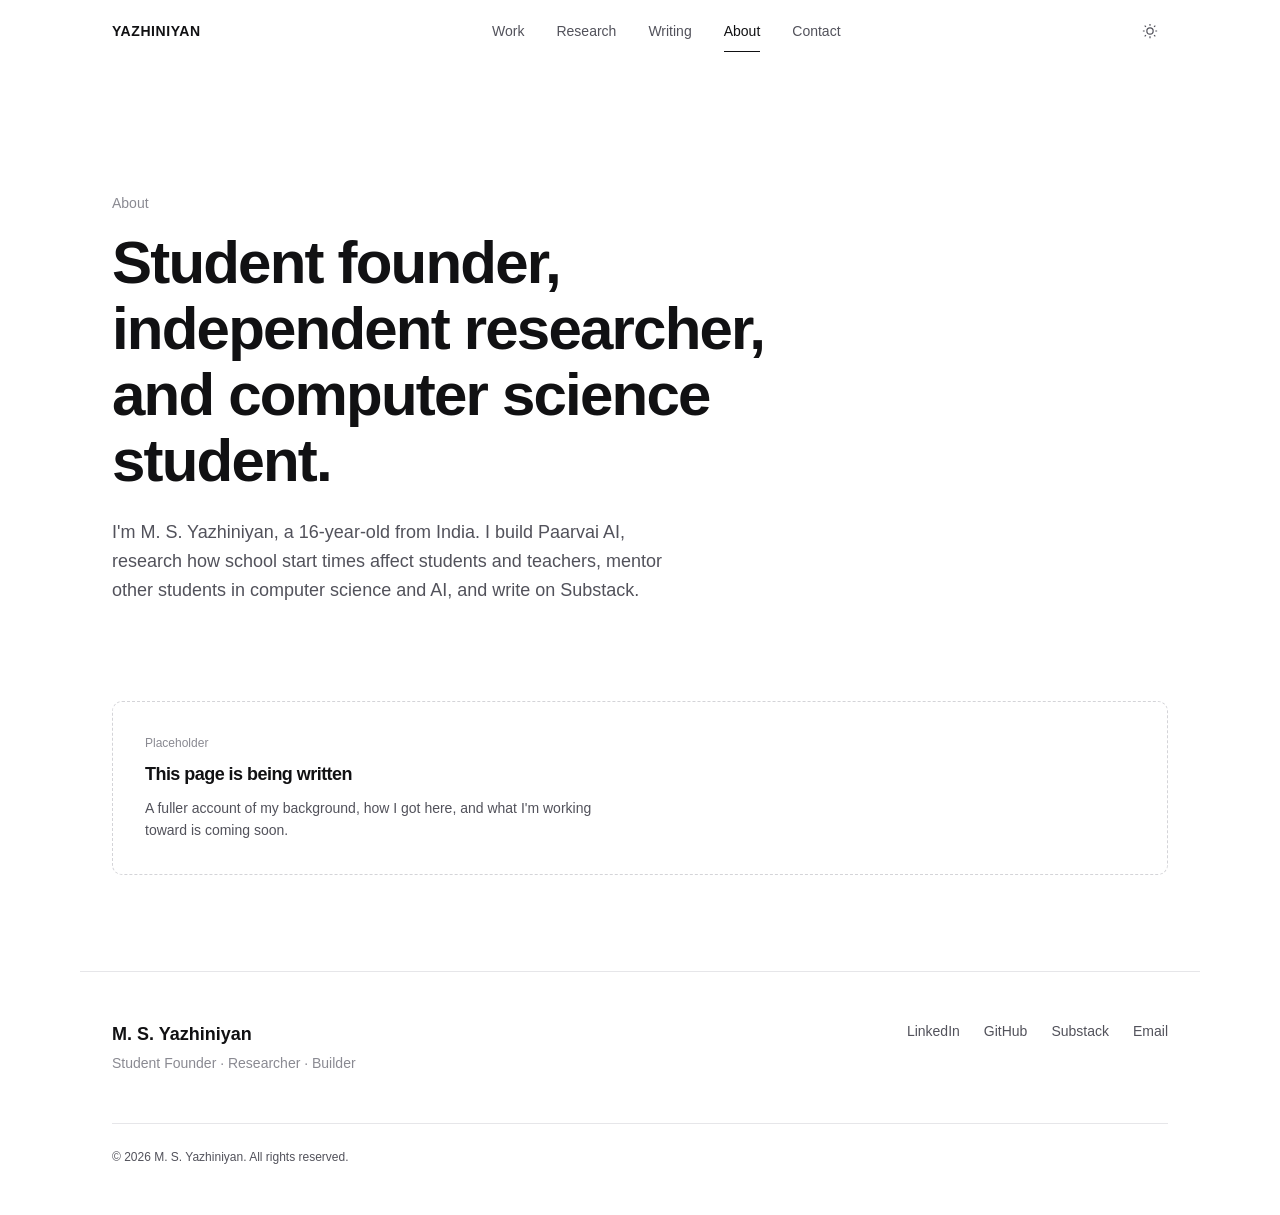
==== about.html @ e7c58bc8 "Build foundation for personal website (design system, nav, theme, homepage skeleton) Adds a static H" ====
<!doctype html>
<html lang="en">
<head>
  <meta charset="UTF-8" />
  <script src="js/theme-init.js"></script>

  <meta name="viewport" content="width=device-width, initial-scale=1" />
  <title>About — M. S. Yazhiniyan</title>
  <meta name="description" content="About M. S. Yazhiniyan — a 16-year-old student founder, independent researcher, and computer science student from India." />
  <meta name="author" content="M. S. Yazhiniyan" />
  <meta name="color-scheme" content="light dark" />
  <meta name="theme-color" media="(prefers-color-scheme: light)" content="#ffffff" />
  <meta name="theme-color" media="(prefers-color-scheme: dark)" content="#0a0a0b" />

  <meta property="og:type" content="website" />
  <meta property="og:site_name" content="M. S. Yazhiniyan" />
  <meta property="og:title" content="About — M. S. Yazhiniyan" />
  <meta property="og:description" content="A 16-year-old student founder, independent researcher, and computer science student from India." />
  <meta property="og:url" content="https://www.yazhiniyan.com/about.html" />
  <meta property="og:image" content="https://www.yazhiniyan.com/assets/og-image.png" />
  <meta name="twitter:card" content="summary_large_image" />

  <link rel="canonical" href="https://www.yazhiniyan.com/about.html" />
  <link rel="icon" href="assets/favicon.svg" type="image/svg+xml" />
  <link rel="manifest" href="assets/site.webmanifest" />

  <link rel="stylesheet" href="css/variables.css" />
  <link rel="stylesheet" href="css/reset.css" />
  <link rel="stylesheet" href="css/base.css" />
  <link rel="stylesheet" href="css/layout.css" />
  <link rel="stylesheet" href="css/navigation.css" />
  <link rel="stylesheet" href="css/components.css" />
  <link rel="stylesheet" href="css/animations.css" />
  <link rel="stylesheet" href="css/pages/page.css" />
</head>
<body>
  <a class="skip-link" href="#main">Skip to content</a>

  <header class="site-header" data-site-header data-scrolled="false" data-hidden="false">
    <div class="container nav">
      <a class="nav__brand" href="index.html">YAZHINIYAN</a>

      <nav class="nav__links" aria-label="Primary">
        <a class="nav__link" data-nav-link href="projects.html">Work</a>
        <a class="nav__link" data-nav-link href="research.html">Research</a>
        <a class="nav__link" data-nav-link href="writing.html">Writing</a>
        <a class="nav__link" data-nav-link href="about.html">About</a>
        <a class="nav__link" data-nav-link href="contact.html">Contact</a>
      </nav>

      <div class="nav__controls">
        <button type="button" class="theme-toggle" data-theme-toggle aria-label="Switch to dark mode">
          <svg class="icon-sun" viewBox="0 0 24 24" fill="none" stroke="currentColor" stroke-width="1.6" aria-hidden="true"><circle cx="12" cy="12" r="4.2"/><path d="M12 2.5v2.4M12 19.1v2.4M4.9 4.9l1.7 1.7M17.4 17.4l1.7 1.7M2.5 12h2.4M19.1 12h2.4M4.9 19.1l1.7-1.7M17.4 6.6l1.7-1.7"/></svg>
          <svg class="icon-moon" viewBox="0 0 24 24" fill="none" stroke="currentColor" stroke-width="1.6" aria-hidden="true"><path d="M20 14.5A8.5 8.5 0 1 1 9.5 4a6.8 6.8 0 0 0 10.5 10.5Z"/></svg>
        </button>

        <button type="button" class="nav-toggle" data-nav-toggle aria-label="Open menu" aria-expanded="false" aria-controls="mobile-nav">
          <span class="nav-toggle__bars"><span></span><span></span><span></span></span>
        </button>
      </div>
    </div>
  </header>

  <nav id="mobile-nav" class="mobile-nav" data-mobile-nav data-open="false" aria-label="Mobile">
    <a class="mobile-nav__link" data-nav-link href="projects.html">Work</a>
    <a class="mobile-nav__link" data-nav-link href="research.html">Research</a>
    <a class="mobile-nav__link" data-nav-link href="writing.html">Writing</a>
    <a class="mobile-nav__link" data-nav-link href="about.html">About</a>
    <a class="mobile-nav__link" data-nav-link href="contact.html">Contact</a>
  </nav>

  <main id="main">
    <section class="page-hero container">
      <p class="page-hero__eyebrow">About</p>
      <h1 class="page-hero__title">Student founder, independent researcher, and computer science student.</h1>
      <p class="page-hero__desc">I'm M. S. Yazhiniyan, a 16-year-old from India. I build Paarvai AI, research how school start times affect students and teachers, mentor other students in computer science and AI, and write on Substack.</p>
    </section>

    <section class="container">
      <div class="building-notice placeholder" data-reveal>
        <span class="placeholder-tag">Placeholder</span>
        <h2 class="building-notice__title">This page is being written</h2>
        <p class="building-notice__desc">A fuller account of my background, how I got here, and what I'm working toward is coming soon.</p>
      </div>
    </section>
  </main>

  <footer class="site-footer container">
    <div class="site-footer__top">
      <div class="site-footer__identity">
        <span class="site-footer__name">M. S. Yazhiniyan</span>
        <span class="site-footer__tagline">Student Founder · Researcher · Builder</span>
      </div>
      <nav class="site-footer__links" aria-label="Footer">
        <a href="#" title="Add LinkedIn URL">LinkedIn</a>
        <a href="#" title="Add GitHub URL">GitHub</a>
        <a href="#" title="Add Substack URL">Substack</a>
        <a href="#" title="Add email address">Email</a>
      </nav>
    </div>
    <div class="site-footer__bottom">
      <p>&copy; 2026 M. S. Yazhiniyan. All rights reserved.</p>
    </div>
  </footer>

  <script type="module" src="js/main.js"></script>
</body>
</html>
---- css/variables.css ----
/*
  Design tokens for the site.
  Every color, space, and type value used elsewhere in the CSS
  is defined here so the whole system can be retuned from one place.
*/

:root {
  /* ---------- Typography ---------- */
  --font-sans: -apple-system, BlinkMacSystemFont, "SF Pro Text", "Segoe UI",
    "Inter", Roboto, Helvetica, Arial, sans-serif;
  --font-mono: "SF Mono", "JetBrains Mono", ui-monospace, "Cascadia Code",
    Menlo, Consolas, monospace;

  --text-xs: 0.75rem;    /* 12px */
  --text-sm: 0.875rem;   /* 14px */
  --text-base: 1rem;     /* 16px */
  --text-md: 1.125rem;   /* 18px */
  --text-lg: 1.375rem;   /* 22px */
  --text-xl: 1.75rem;    /* 28px */
  --text-2xl: 2.25rem;   /* 36px */
  --text-3xl: 3rem;      /* 48px */
  --text-4xl: 3.75rem;   /* 60px */
  --text-5xl: 4.5rem;    /* 72px */

  --leading-tight: 1.1;
  --leading-snug: 1.3;
  --leading-normal: 1.6;
  --leading-relaxed: 1.75;

  --tracking-tight: -0.03em;
  --tracking-normal: 0;
  --tracking-wide: 0.04em;

  --weight-regular: 400;
  --weight-medium: 500;
  --weight-semibold: 600;
  --weight-bold: 700;

  /* ---------- Spacing scale (4px base) ---------- */
  --space-1: 0.25rem;
  --space-2: 0.5rem;
  --space-3: 0.75rem;
  --space-4: 1rem;
  --space-5: 1.5rem;
  --space-6: 2rem;
  --space-7: 3rem;
  --space-8: 4rem;
  --space-9: 6rem;
  --space-10: 8rem;
  --space-11: 12rem;

  /* ---------- Layout ---------- */
  --content-width: 1120px;
  --content-width-narrow: 760px;
  --gutter: var(--space-5);
  --nav-height: 64px;

  /* ---------- Radius ---------- */
  --radius-sm: 6px;
  --radius-md: 10px;
  --radius-lg: 16px;
  --radius-full: 999px;

  /* ---------- Motion ---------- */
  --ease-standard: cubic-bezier(0.4, 0, 0.2, 1);
  --ease-out: cubic-bezier(0.16, 1, 0.3, 1);
  --duration-fast: 150ms;
  --duration-base: 250ms;
  --duration-slow: 450ms;

  /* ---------- Z-index ---------- */
  --z-nav: 100;
  --z-overlay: 200;

  /* ---------- Elevation ---------- */
  --shadow-sm: 0 1px 2px rgba(0, 0, 0, 0.06), 0 1px 1px rgba(0, 0, 0, 0.04);
  --shadow-md: 0 8px 24px rgba(0, 0, 0, 0.08), 0 2px 6px rgba(0, 0, 0, 0.04);
  --shadow-lg: 0 24px 48px rgba(0, 0, 0, 0.12), 0 8px 16px rgba(0, 0, 0, 0.06);
}

/* ---------- Color: light theme (default) ---------- */
:root,
:root[data-theme="light"] {
  --color-bg: #ffffff;
  --color-bg-raised: #fafafa;
  --color-bg-inset: #f4f4f5;
  --color-border: #e6e6e9;
  --color-border-strong: #d4d4d8;

  --color-text-primary: #111113;
  --color-text-secondary: #52525b;
  --color-text-tertiary: #8a8a92;

  --color-accent: #2c5cff;
  --color-accent-hover: #1c46e0;
  --color-accent-soft: rgba(44, 92, 255, 0.08);

  --color-status-active: #1a7f4e;
  --color-status-active-bg: rgba(26, 127, 78, 0.1);

  --color-focus-ring: rgba(44, 92, 255, 0.45);
  --color-scrim: rgba(255, 255, 255, 0.72);
}

/* ---------- Color: dark theme ---------- */
:root[data-theme="dark"] {
  --color-bg: #0a0a0b;
  --color-bg-raised: #131316;
  --color-bg-inset: #19191d;
  --color-border: #26262b;
  --color-border-strong: #34343a;

  --color-text-primary: #f4f4f5;
  --color-text-secondary: #a1a1aa;
  --color-text-tertiary: #6f6f78;

  --color-accent: #6e8fff;
  --color-accent-hover: #8aa3ff;
  --color-accent-soft: rgba(110, 143, 255, 0.12);

  --color-status-active: #4ade9b;
  --color-status-active-bg: rgba(74, 222, 155, 0.12);

  --color-focus-ring: rgba(110, 143, 255, 0.5);
  --color-scrim: rgba(10, 10, 11, 0.72);
}

/* Respect system preference until the user makes an explicit choice
   (handled by data-theme being set on <html> before first paint by js/theme.js) */
@media (prefers-color-scheme: dark) {
  :root:not([data-theme="light"]):not([data-theme="dark"]) {
    --color-bg: #0a0a0b;
    --color-bg-raised: #131316;
    --color-bg-inset: #19191d;
    --color-border: #26262b;
    --color-border-strong: #34343a;

    --color-text-primary: #f4f4f5;
    --color-text-secondary: #a1a1aa;
    --color-text-tertiary: #6f6f78;

    --color-accent: #6e8fff;
    --color-accent-hover: #8aa3ff;
    --color-accent-soft: rgba(110, 143, 255, 0.12);

    --color-status-active: #4ade9b;
    --color-status-active-bg: rgba(74, 222, 155, 0.12);

    --color-focus-ring: rgba(110, 143, 255, 0.5);
    --color-scrim: rgba(10, 10, 11, 0.72);
  }
}
---- css/base.css ----
/* Base element styles: typography, links, selection, focus. */

body {
  font-family: var(--font-sans);
  font-size: var(--text-base);
  font-weight: var(--weight-regular);
  color: var(--color-text-primary);
  background-color: var(--color-bg);
  transition: background-color var(--duration-base) var(--ease-standard),
    color var(--duration-base) var(--ease-standard);
}

h1,
h2,
h3,
h4 {
  font-weight: var(--weight-semibold);
  letter-spacing: var(--tracking-tight);
  line-height: var(--leading-tight);
  color: var(--color-text-primary);
}

h1 {
  font-size: var(--text-3xl);
}

h2 {
  font-size: var(--text-2xl);
}

h3 {
  font-size: var(--text-lg);
}

h4 {
  font-size: var(--text-md);
}

p {
  color: var(--color-text-secondary);
}

small {
  font-size: var(--text-sm);
}

code,
pre {
  font-family: var(--font-mono);
}

::selection {
  background: var(--color-accent);
  color: #fff;
}

/* Visible, consistent focus ring for keyboard users only */
:focus {
  outline: none;
}

:focus-visible {
  outline: 2px solid var(--color-focus-ring);
  outline-offset: 3px;
  border-radius: var(--radius-sm);
}

a {
  transition: color var(--duration-fast) var(--ease-standard);
}

/* Utility: visually hidden but available to assistive tech */
.sr-only {
  position: absolute;
  width: 1px;
  height: 1px;
  padding: 0;
  margin: -1px;
  overflow: hidden;
  clip: rect(0, 0, 0, 0);
  white-space: nowrap;
  border: 0;
}

/* Skip-to-content link, visible on keyboard focus */
.skip-link {
  position: fixed;
  top: -100%;
  left: var(--space-4);
  z-index: var(--z-overlay);
  padding: var(--space-2) var(--space-4);
  background: var(--color-text-primary);
  color: var(--color-bg);
  border-radius: var(--radius-sm);
  font-size: var(--text-sm);
  font-weight: var(--weight-medium);
  transition: top var(--duration-fast) var(--ease-standard);
}

.skip-link:focus {
  top: var(--space-4);
}

::-moz-selection {
  background: var(--color-accent);
  color: #fff;
}
---- css/layout.css ----
/* Layout primitives: containers, sections, grid helpers. */

.container {
  width: 100%;
  max-width: var(--content-width);
  margin-inline: auto;
  padding-inline: var(--gutter);
}

.container--narrow {
  max-width: var(--content-width-narrow);
}

.section {
  padding-block: var(--space-9);
}

.section--tight {
  padding-block: var(--space-7);
}

.section-head {
  display: flex;
  flex-direction: column;
  gap: var(--space-2);
  margin-bottom: var(--space-6);
}

.section-head__eyebrow {
  display: inline-flex;
  align-items: center;
  gap: var(--space-2);
  font-size: var(--text-xs);
  font-weight: var(--weight-semibold);
  letter-spacing: var(--tracking-wide);
  text-transform: uppercase;
  color: var(--color-text-tertiary);
}

.section-head__title {
  max-width: 40ch;
}

.section-head__desc {
  max-width: 56ch;
  font-size: var(--text-md);
}

.section-foot {
  margin-top: var(--space-6);
}

/* Simple responsive grid, column count controlled per-breakpoint */
.grid {
  display: grid;
  gap: var(--space-5);
  grid-template-columns: repeat(1, minmax(0, 1fr));
}

@media (min-width: 640px) {
  .grid--2 {
    grid-template-columns: repeat(2, minmax(0, 1fr));
  }
}

@media (min-width: 960px) {
  .grid--3 {
    grid-template-columns: repeat(3, minmax(0, 1fr));
  }
  .grid--4 {
    grid-template-columns: repeat(4, minmax(0, 1fr));
  }
}

.stack {
  display: flex;
  flex-direction: column;
}

.cluster {
  display: flex;
  flex-wrap: wrap;
  align-items: center;
}

@media (min-width: 640px) {
  .section {
    padding-block: var(--space-10);
  }
}

@media (min-width: 640px) {
  .container {
    padding-inline: var(--space-6);
  }
}
---- css/navigation.css ----
/* Global sticky navigation */

.site-header {
  position: sticky;
  top: 0;
  z-index: var(--z-nav);
  height: var(--nav-height);
  display: flex;
  align-items: center;
  background: var(--color-scrim);
  backdrop-filter: saturate(180%) blur(14px);
  -webkit-backdrop-filter: saturate(180%) blur(14px);
  border-bottom: 1px solid transparent;
  transition: border-color var(--duration-base) var(--ease-standard),
    transform var(--duration-base) var(--ease-out);
}

.site-header[data-scrolled="true"] {
  border-bottom-color: var(--color-border);
}

.site-header[data-hidden="true"] {
  transform: translateY(-100%);
}

.nav {
  display: flex;
  align-items: center;
  justify-content: space-between;
  width: 100%;
}

.nav__brand {
  font-size: var(--text-sm);
  font-weight: var(--weight-semibold);
  letter-spacing: var(--tracking-wide);
  color: var(--color-text-primary);
  white-space: nowrap;
}

.nav__links {
  display: none;
  align-items: center;
  gap: var(--space-6);
}

.nav__link {
  position: relative;
  font-size: var(--text-sm);
  font-weight: var(--weight-medium);
  color: var(--color-text-secondary);
  padding-block: var(--space-2);
}

.nav__link:hover {
  color: var(--color-text-primary);
}

.nav__link::after {
  content: "";
  position: absolute;
  left: 0;
  right: 0;
  bottom: -1px;
  height: 1px;
  background: var(--color-text-primary);
  transform: scaleX(0);
  transform-origin: left;
  transition: transform var(--duration-base) var(--ease-out);
}

.nav__link:hover::after {
  transform: scaleX(1);
}

.nav__link[aria-current="page"] {
  color: var(--color-text-primary);
}

.nav__link[aria-current="page"]::after {
  transform: scaleX(1);
}

.nav__controls {
  display: flex;
  align-items: center;
  gap: var(--space-3);
}

/* Theme toggle */
.theme-toggle {
  display: inline-flex;
  align-items: center;
  justify-content: center;
  width: 36px;
  height: 36px;
  border-radius: var(--radius-full);
  color: var(--color-text-secondary);
  transition: background-color var(--duration-fast) var(--ease-standard),
    color var(--duration-fast) var(--ease-standard);
}

.theme-toggle:hover {
  background: var(--color-bg-inset);
  color: var(--color-text-primary);
}

.theme-toggle svg {
  width: 18px;
  height: 18px;
}

.theme-toggle .icon-moon {
  display: none;
}

:root[data-theme="dark"] .theme-toggle .icon-sun {
  display: none;
}

:root[data-theme="dark"] .theme-toggle .icon-moon {
  display: block;
}

/* Mobile nav toggle button */
.nav-toggle {
  display: inline-flex;
  align-items: center;
  justify-content: center;
  width: 36px;
  height: 36px;
  border-radius: var(--radius-md);
}

.nav-toggle__bars {
  position: relative;
  width: 18px;
  height: 12px;
}

.nav-toggle__bars span {
  position: absolute;
  left: 0;
  width: 100%;
  height: 1.5px;
  background: var(--color-text-primary);
  transition: transform var(--duration-base) var(--ease-standard),
    opacity var(--duration-base) var(--ease-standard);
}

.nav-toggle__bars span:nth-child(1) {
  top: 0;
}

.nav-toggle__bars span:nth-child(2) {
  top: 50%;
  transform: translateY(-50%);
}

.nav-toggle__bars span:nth-child(3) {
  bottom: 0;
}

.nav-toggle[aria-expanded="true"] .nav-toggle__bars span:nth-child(1) {
  transform: translateY(5.25px) rotate(45deg);
}

.nav-toggle[aria-expanded="true"] .nav-toggle__bars span:nth-child(2) {
  opacity: 0;
}

.nav-toggle[aria-expanded="true"] .nav-toggle__bars span:nth-child(3) {
  transform: translateY(-5.25px) rotate(-45deg);
}

/* Mobile nav panel */
.mobile-nav {
  position: fixed;
  inset: var(--nav-height) 0 0 0;
  z-index: calc(var(--z-nav) - 1);
  background: var(--color-bg);
  padding: var(--space-6) var(--gutter);
  transform: translateY(-8px);
  opacity: 0;
  visibility: hidden;
  transition: opacity var(--duration-base) var(--ease-out),
    transform var(--duration-base) var(--ease-out),
    visibility 0s linear var(--duration-base);
}

.mobile-nav[data-open="true"] {
  opacity: 1;
  transform: translateY(0);
  visibility: visible;
  transition: opacity var(--duration-base) var(--ease-out),
    transform var(--duration-base) var(--ease-out), visibility 0s;
}

.mobile-nav__link {
  display: block;
  padding-block: var(--space-4);
  font-size: var(--text-xl);
  font-weight: var(--weight-medium);
  color: var(--color-text-primary);
  border-bottom: 1px solid var(--color-border);
}

.mobile-nav__link[aria-current="page"] {
  color: var(--color-accent);
}

@media (min-width: 860px) {
  .nav__links {
    display: flex;
  }

  .nav-toggle {
    display: none;
  }

  .mobile-nav {
    display: none;
  }
}
---- css/components.css ----
/* Reusable UI components */

/* ---------- Buttons ---------- */
.btn {
  display: inline-flex;
  align-items: center;
  gap: var(--space-2);
  padding: var(--space-3) var(--space-5);
  border-radius: var(--radius-full);
  font-size: var(--text-sm);
  font-weight: var(--weight-medium);
  white-space: nowrap;
  transition: background-color var(--duration-fast) var(--ease-standard),
    color var(--duration-fast) var(--ease-standard),
    border-color var(--duration-fast) var(--ease-standard),
    transform var(--duration-fast) var(--ease-out);
}

.btn:active {
  transform: scale(0.97);
}

.btn--primary {
  background: var(--color-text-primary);
  color: var(--color-bg);
}

.btn--primary:hover {
  background: var(--color-accent);
  color: #fff;
}

.btn--secondary {
  background: transparent;
  color: var(--color-text-primary);
  border: 1px solid var(--color-border-strong);
}

.btn--secondary:hover {
  border-color: var(--color-text-primary);
  background: var(--color-bg-inset);
}

.btn__arrow {
  transition: transform var(--duration-base) var(--ease-out);
}

.btn:hover .btn__arrow {
  transform: translateX(3px);
}

/* ---------- Cards ---------- */
.card {
  display: flex;
  flex-direction: column;
  gap: var(--space-4);
  padding: var(--space-6);
  border: 1px solid var(--color-border);
  border-radius: var(--radius-lg);
  background: var(--color-bg-raised);
  transition: border-color var(--duration-base) var(--ease-standard),
    transform var(--duration-base) var(--ease-out),
    box-shadow var(--duration-base) var(--ease-out);
}

.card:hover {
  border-color: var(--color-border-strong);
  transform: translateY(-3px);
  box-shadow: var(--shadow-md);
}

.card__top {
  display: flex;
  align-items: center;
  justify-content: space-between;
  gap: var(--space-3);
}

.card__category {
  font-size: var(--text-xs);
  font-weight: var(--weight-semibold);
  letter-spacing: var(--tracking-wide);
  text-transform: uppercase;
  color: var(--color-text-tertiary);
}

.card__year {
  font-size: var(--text-xs);
  color: var(--color-text-tertiary);
  font-variant-numeric: tabular-nums;
}

.card__title {
  font-size: var(--text-lg);
}

.card__desc {
  font-size: var(--text-sm);
  flex-grow: 1;
}

.card__foot {
  display: flex;
  align-items: center;
  justify-content: space-between;
  gap: var(--space-3);
  margin-top: var(--space-2);
}

.card__link {
  display: inline-flex;
  align-items: center;
  gap: var(--space-1);
  font-size: var(--text-sm);
  font-weight: var(--weight-medium);
  color: var(--color-text-primary);
}

.card__link:hover {
  color: var(--color-accent);
}

.card__link svg {
  width: 14px;
  height: 14px;
  transition: transform var(--duration-base) var(--ease-out);
}

.card__link:hover svg {
  transform: translateX(2px);
}

/* ---------- Status badge ---------- */
.status {
  display: inline-flex;
  align-items: center;
  gap: var(--space-2);
  font-size: var(--text-xs);
  font-weight: var(--weight-medium);
  padding: var(--space-1) var(--space-3);
  border-radius: var(--radius-full);
  background: var(--color-bg-inset);
  color: var(--color-text-secondary);
}

.status--active {
  background: var(--color-status-active-bg);
  color: var(--color-status-active);
}

.status__dot {
  width: 6px;
  height: 6px;
  border-radius: 50%;
  background: currentColor;
}

.status--active .status__dot {
  animation: pulse 2.4s var(--ease-standard) infinite;
}

/* ---------- Placeholder content marker ---------- */
.placeholder {
  border: 1px dashed var(--color-border-strong);
  border-radius: var(--radius-md);
  background: transparent;
}

.placeholder-tag {
  font-size: var(--text-xs);
  font-weight: var(--weight-medium);
  color: var(--color-text-tertiary);
}

/* ---------- Currently-building rows ---------- */
.now-list {
  border-top: 1px solid var(--color-border);
}

.now-item {
  display: flex;
  align-items: baseline;
  justify-content: space-between;
  gap: var(--space-4);
  padding-block: var(--space-5);
  border-bottom: 1px solid var(--color-border);
}

.now-item__label {
  display: flex;
  align-items: baseline;
  gap: var(--space-4);
  min-width: 0;
}

.now-item__index {
  font-family: var(--font-mono);
  font-size: var(--text-xs);
  color: var(--color-text-tertiary);
}

.now-item__title {
  font-size: var(--text-md);
  font-weight: var(--weight-medium);
  color: var(--color-text-primary);
}

.now-item__desc {
  font-size: var(--text-sm);
  color: var(--color-text-tertiary);
  text-align: right;
  white-space: nowrap;
}

@media (max-width: 640px) {
  .now-item {
    flex-direction: column;
    align-items: flex-start;
    gap: var(--space-2);
  }

  .now-item__desc {
    text-align: left;
    white-space: normal;
  }
}

/* ---------- Footer ---------- */
.site-footer {
  border-top: 1px solid var(--color-border);
  padding-block: var(--space-7);
}

.site-footer__top {
  display: flex;
  flex-wrap: wrap;
  justify-content: space-between;
  align-items: flex-start;
  gap: var(--space-6);
}

.site-footer__identity {
  display: flex;
  flex-direction: column;
  gap: var(--space-1);
}

.site-footer__name {
  font-size: var(--text-md);
  font-weight: var(--weight-semibold);
}

.site-footer__tagline {
  font-size: var(--text-sm);
  color: var(--color-text-tertiary);
}

.site-footer__links {
  display: flex;
  flex-wrap: wrap;
  gap: var(--space-5);
}

.site-footer__links a {
  font-size: var(--text-sm);
  color: var(--color-text-secondary);
}

.site-footer__links a:hover {
  color: var(--color-text-primary);
}

.site-footer__bottom {
  margin-top: var(--space-7);
  padding-top: var(--space-5);
  border-top: 1px solid var(--color-border);
  font-size: var(--text-xs);
  color: var(--color-text-tertiary);
}

/* ---------- Contact panel (used on homepage + contact page) ---------- */
.contact-panel {
  text-align: center;
  padding-block: var(--space-9);
}

.contact-panel__title {
  font-size: var(--text-2xl);
  max-width: 20ch;
  margin-inline: auto;
  margin-bottom: var(--space-6);
}

@media (min-width: 640px) {
  .contact-panel__title {
    font-size: var(--text-3xl);
  }
}

.contact-links {
  display: flex;
  flex-wrap: wrap;
  justify-content: center;
  gap: var(--space-3);
}

.contact-link {
  display: inline-flex;
  align-items: center;
  gap: var(--space-2);
  padding: var(--space-3) var(--space-5);
  border: 1px solid var(--color-border);
  border-radius: var(--radius-full);
  font-size: var(--text-sm);
  font-weight: var(--weight-medium);
}

.contact-link:hover {
  border-color: var(--color-text-primary);
  background: var(--color-bg-inset);
}

.contact-link--placeholder {
  border-style: dashed;
  color: var(--color-text-tertiary);
}

@keyframes pulse {
  0%,
  100% {
    opacity: 1;
  }
  50% {
    opacity: 0.35;
  }
}
---- css/animations.css ----
/* Reveal-on-scroll: elements start slightly offset + transparent,
   js/reveal.js adds [data-revealed="true"] via IntersectionObserver. */

[data-reveal] {
  opacity: 0;
  transform: translateY(16px);
  transition: opacity var(--duration-slow) var(--ease-out),
    transform var(--duration-slow) var(--ease-out);
}

[data-reveal][data-revealed="true"] {
  opacity: 1;
  transform: translateY(0);
}

[data-reveal-group] > * {
  transition-delay: calc(var(--reveal-index, 0) * 70ms);
}

@media (prefers-reduced-motion: reduce) {
  [data-reveal] {
    opacity: 1;
    transform: none;
    transition: none;
  }
}

/* Hero entrance */
.hero__eyebrow,
.hero__title,
.hero__desc,
.hero__actions {
  opacity: 0;
  transform: translateY(14px);
  animation: rise var(--duration-slow) var(--ease-out) forwards;
}

.hero__eyebrow {
  animation-delay: 40ms;
}

.hero__title {
  animation-delay: 120ms;
}

.hero__desc {
  animation-delay: 220ms;
}

.hero__actions {
  animation-delay: 320ms;
}

@keyframes rise {
  to {
    opacity: 1;
    transform: translateY(0);
  }
}

@media (prefers-reduced-motion: reduce) {
  .hero__eyebrow,
  .hero__title,
  .hero__desc,
  .hero__actions {
    animation: none;
    opacity: 1;
    transform: none;
  }
}
---- css/pages/page.css ----
/* Shared layout for the secondary pages (about/work/research/writing/contact)
   until each is built out in full. */

.page-hero {
  padding-block: var(--space-9) var(--space-7);
}

@media (min-width: 640px) {
  .page-hero {
    padding-block: var(--space-10) var(--space-8);
  }
}

.page-hero__eyebrow {
  font-size: var(--text-sm);
  font-weight: var(--weight-medium);
  color: var(--color-text-tertiary);
  margin-bottom: var(--space-4);
}

.page-hero__title {
  font-size: var(--text-3xl);
  max-width: 22ch;
}

@media (min-width: 640px) {
  .page-hero__title {
    font-size: var(--text-4xl);
  }
}

.page-hero__desc {
  margin-top: var(--space-5);
  font-size: var(--text-md);
  max-width: 56ch;
}

.building-notice {
  display: flex;
  flex-direction: column;
  gap: var(--space-3);
  padding: var(--space-6);
  margin-block: var(--space-6) var(--space-9);
}

.building-notice__title {
  font-size: var(--text-md);
}

.building-notice__desc {
  font-size: var(--text-sm);
  max-width: 60ch;
}
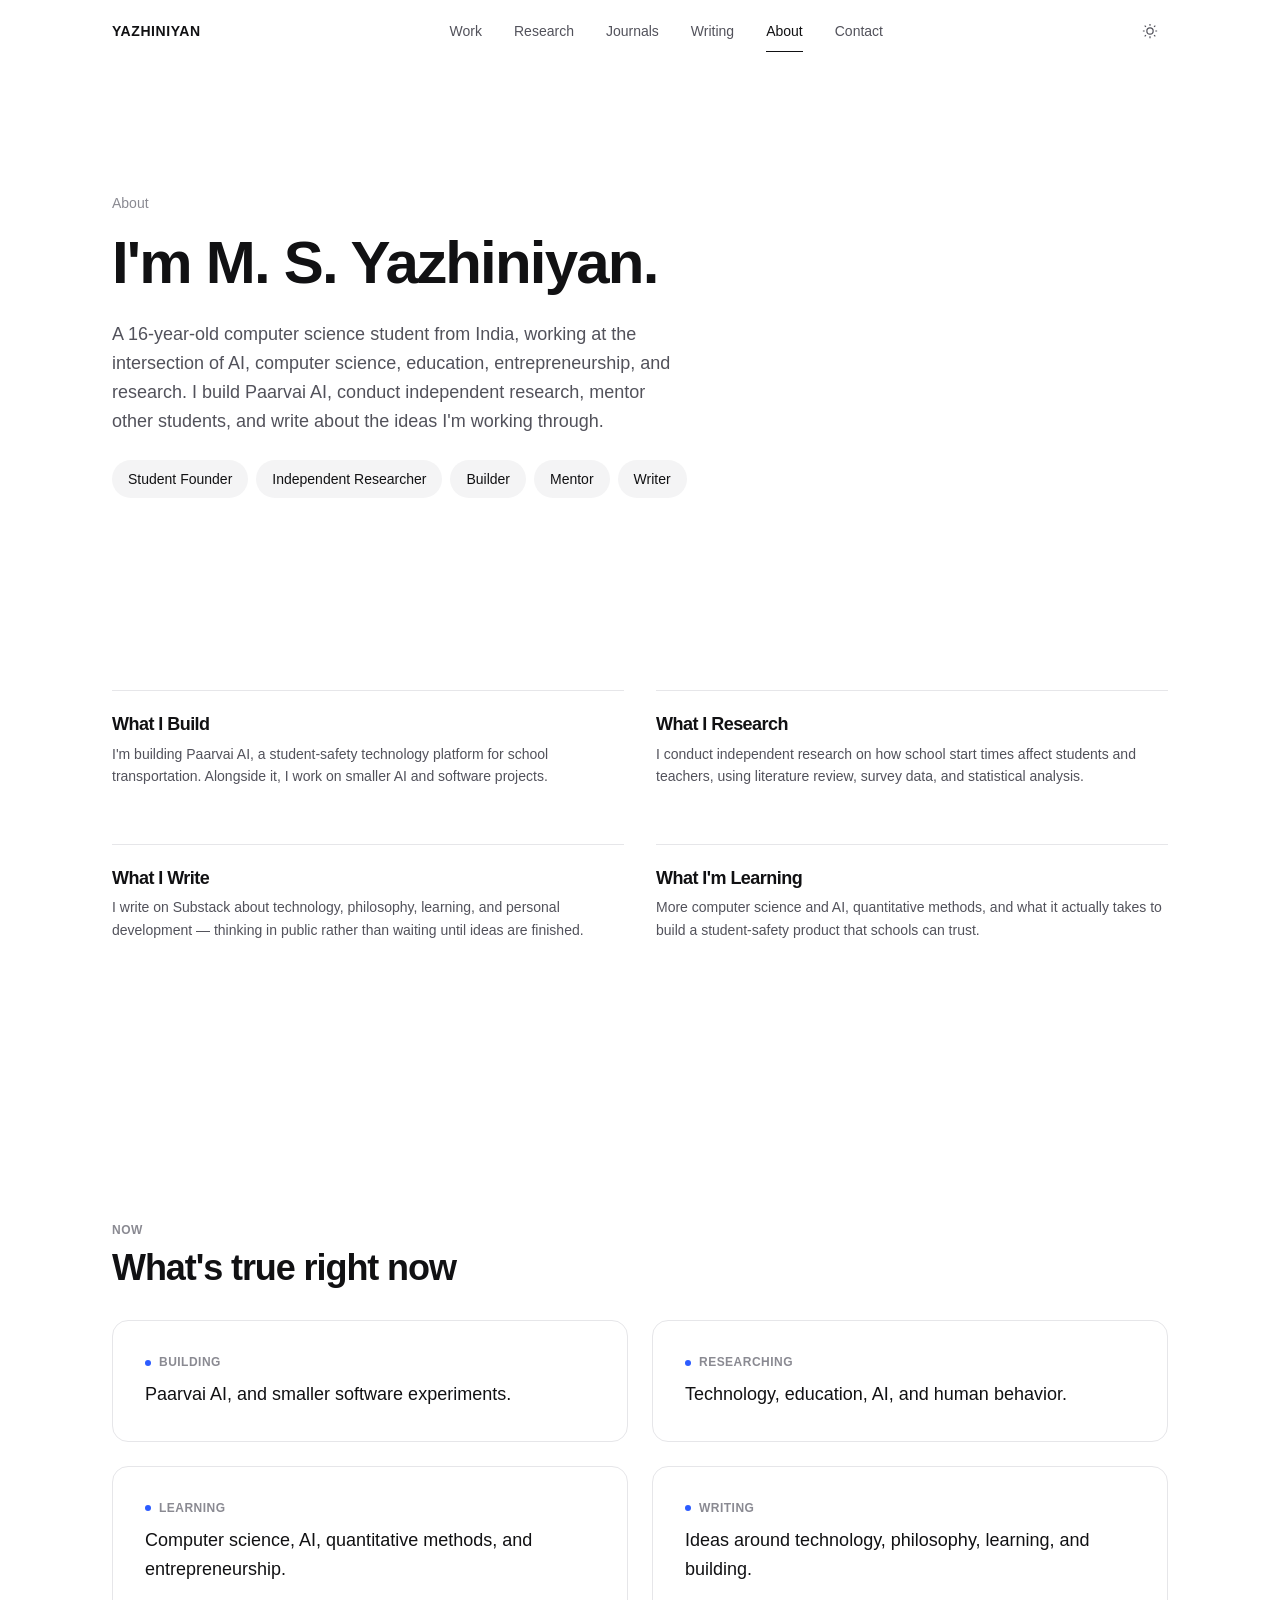
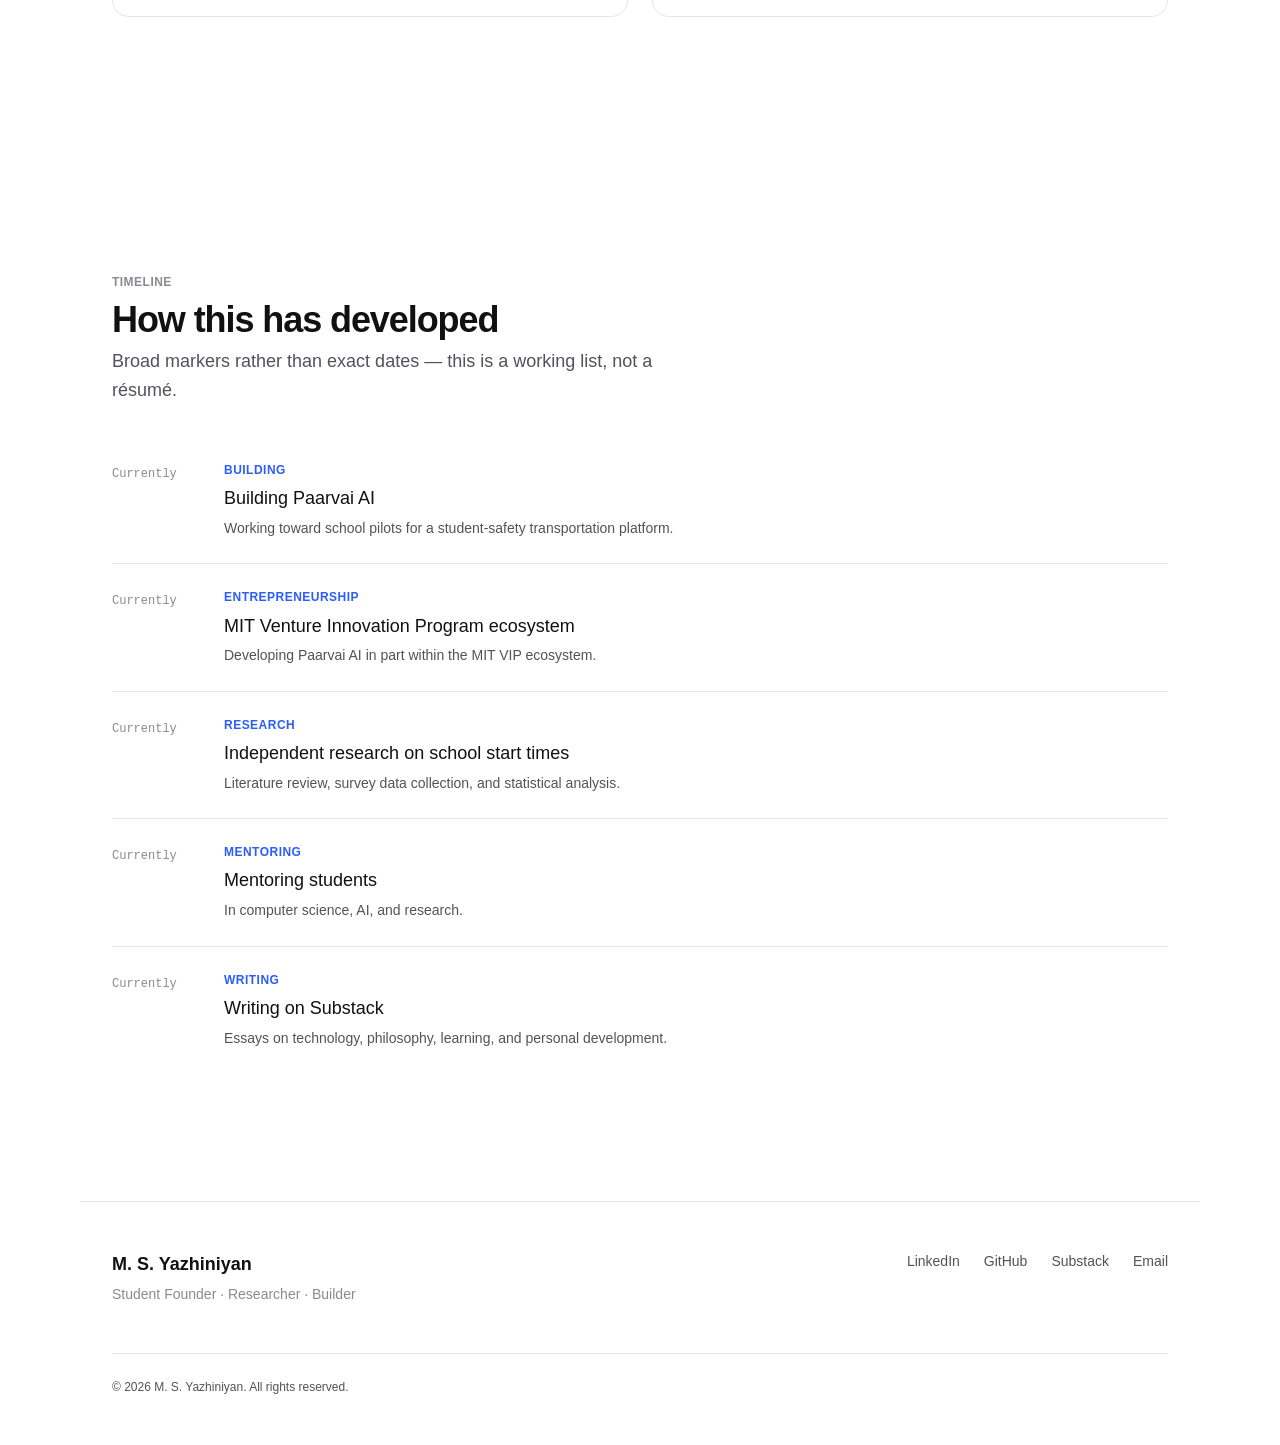
==== commit 99ba2434: "Build core site: Work, Research, Journals, Writing, About, Contact pages Adds full content and inter" ====
--- a/about.html
+++ b/about.html
@@ -32,6 +32,7 @@
   <link rel="stylesheet" href="css/components.css" />
   <link rel="stylesheet" href="css/animations.css" />
   <link rel="stylesheet" href="css/pages/page.css" />
+  <link rel="stylesheet" href="css/pages/about.css" />
 </head>
 <body>
   <a class="skip-link" href="#main">Skip to content</a>
@@ -43,6 +44,7 @@
       <nav class="nav__links" aria-label="Primary">
         <a class="nav__link" data-nav-link href="projects.html">Work</a>
         <a class="nav__link" data-nav-link href="research.html">Research</a>
+        <a class="nav__link" data-nav-link href="journals.html">Journals</a>
         <a class="nav__link" data-nav-link href="writing.html">Writing</a>
         <a class="nav__link" data-nav-link href="about.html">About</a>
         <a class="nav__link" data-nav-link href="contact.html">Contact</a>
@@ -64,6 +66,7 @@
   <nav id="mobile-nav" class="mobile-nav" data-mobile-nav data-open="false" aria-label="Mobile">
     <a class="mobile-nav__link" data-nav-link href="projects.html">Work</a>
     <a class="mobile-nav__link" data-nav-link href="research.html">Research</a>
+    <a class="mobile-nav__link" data-nav-link href="journals.html">Journals</a>
     <a class="mobile-nav__link" data-nav-link href="writing.html">Writing</a>
     <a class="mobile-nav__link" data-nav-link href="about.html">About</a>
     <a class="mobile-nav__link" data-nav-link href="contact.html">Contact</a>
@@ -72,15 +75,113 @@
   <main id="main">
     <section class="page-hero container">
       <p class="page-hero__eyebrow">About</p>
-      <h1 class="page-hero__title">Student founder, independent researcher, and computer science student.</h1>
-      <p class="page-hero__desc">I'm M. S. Yazhiniyan, a 16-year-old from India. I build Paarvai AI, research how school start times affect students and teachers, mentor other students in computer science and AI, and write on Substack.</p>
-    </section>
-
-    <section class="container">
-      <div class="building-notice placeholder" data-reveal>
-        <span class="placeholder-tag">Placeholder</span>
-        <h2 class="building-notice__title">This page is being written</h2>
-        <p class="building-notice__desc">A fuller account of my background, how I got here, and what I'm working toward is coming soon.</p>
+      <h1 class="page-hero__title">I'm M. S. Yazhiniyan.</h1>
+      <p class="page-hero__desc">A 16-year-old computer science student from India, working at the intersection of AI, computer science, education, entrepreneurship, and research. I build Paarvai AI, conduct independent research, mentor other students, and write about the ideas I'm working through.</p>
+      <div class="identity-tags">
+        <span class="identity-tag">Student Founder</span>
+        <span class="identity-tag">Independent Researcher</span>
+        <span class="identity-tag">Builder</span>
+        <span class="identity-tag">Mentor</span>
+        <span class="identity-tag">Writer</span>
+      </div>
+    </section>
+
+    <!-- What I Build / Research / Write / Learn -->
+    <section class="section container" data-reveal>
+      <div class="about-blocks">
+        <div class="about-block">
+          <h2 class="about-block__title">What I Build</h2>
+          <p class="about-block__desc">I'm building Paarvai AI, a student-safety technology platform for school transportation. Alongside it, I work on smaller AI and software projects.</p>
+        </div>
+        <div class="about-block">
+          <h2 class="about-block__title">What I Research</h2>
+          <p class="about-block__desc">I conduct independent research on how school start times affect students and teachers, using literature review, survey data, and statistical analysis.</p>
+        </div>
+        <div class="about-block">
+          <h2 class="about-block__title">What I Write</h2>
+          <p class="about-block__desc">I write on Substack about technology, philosophy, learning, and personal development — thinking in public rather than waiting until ideas are finished.</p>
+        </div>
+        <div class="about-block">
+          <h2 class="about-block__title">What I'm Learning</h2>
+          <p class="about-block__desc">More computer science and AI, quantitative methods, and what it actually takes to build a student-safety product that schools can trust.</p>
+        </div>
+      </div>
+    </section>
+
+    <!-- Now -->
+    <section class="section container" data-reveal>
+      <div class="section-head">
+        <p class="section-head__eyebrow">Now</p>
+        <h2 class="section-head__title">What's true right now</h2>
+      </div>
+      <div class="now-grid">
+        <div class="now-card">
+          <span class="now-card__label"><span class="status__dot"></span>Building</span>
+          <p class="now-card__desc">Paarvai AI, and smaller software experiments.</p>
+        </div>
+        <div class="now-card">
+          <span class="now-card__label"><span class="status__dot"></span>Researching</span>
+          <p class="now-card__desc">Technology, education, AI, and human behavior.</p>
+        </div>
+        <div class="now-card">
+          <span class="now-card__label"><span class="status__dot"></span>Learning</span>
+          <p class="now-card__desc">Computer science, AI, quantitative methods, and entrepreneurship.</p>
+        </div>
+        <div class="now-card">
+          <span class="now-card__label"><span class="status__dot"></span>Writing</span>
+          <p class="now-card__desc">Ideas around technology, philosophy, learning, and building.</p>
+        </div>
+      </div>
+    </section>
+
+    <!-- Timeline -->
+    <section class="section container" data-reveal>
+      <div class="section-head">
+        <p class="section-head__eyebrow">Timeline</p>
+        <h2 class="section-head__title">How this has developed</h2>
+        <p class="section-head__desc">Broad markers rather than exact dates — this is a working list, not a résumé.</p>
+      </div>
+      <div class="timeline">
+        <div class="timeline__item">
+          <span class="timeline__marker">Currently</span>
+          <div class="timeline__body">
+            <span class="timeline__category">Building</span>
+            <span class="timeline__title">Building Paarvai AI</span>
+            <p class="timeline__desc">Working toward school pilots for a student-safety transportation platform.</p>
+          </div>
+        </div>
+        <div class="timeline__item">
+          <span class="timeline__marker">Currently</span>
+          <div class="timeline__body">
+            <span class="timeline__category">Entrepreneurship</span>
+            <span class="timeline__title">MIT Venture Innovation Program ecosystem</span>
+            <p class="timeline__desc">Developing Paarvai AI in part within the MIT VIP ecosystem.</p>
+          </div>
+        </div>
+        <div class="timeline__item">
+          <span class="timeline__marker">Currently</span>
+          <div class="timeline__body">
+            <span class="timeline__category">Research</span>
+            <span class="timeline__title">Independent research on school start times</span>
+            <p class="timeline__desc">Literature review, survey data collection, and statistical analysis.</p>
+          </div>
+        </div>
+        <div class="timeline__item">
+          <span class="timeline__marker">Currently</span>
+          <div class="timeline__body">
+            <span class="timeline__category">Mentoring</span>
+            <span class="timeline__title">Mentoring students</span>
+            <p class="timeline__desc">In computer science, AI, and research.</p>
+          </div>
+        </div>
+        <div class="timeline__item">
+          <span class="timeline__marker">Currently</span>
+          <div class="timeline__body">
+            <span class="timeline__category">Writing</span>
+            <span class="timeline__title">Writing on Substack</span>
+            <p class="timeline__desc">Essays on technology, philosophy, learning, and personal development.</p>
+          </div>
+        </div>
       </div>
     </section>
   </main>
--- a/css/components.css
+++ b/css/components.css
@@ -334,3 +334,516 @@
     opacity: 0.35;
   }
 }
+
+/* ==========================================================================
+   Task 2 additions: pipeline, timeline, filter tabs, journal cards,
+   project-feature layout, empty state, form.
+   ========================================================================== */
+
+/* ---------- Filter tabs (Work archive, Writing categories) ---------- */
+.filter-tabs {
+  display: flex;
+  flex-wrap: wrap;
+  gap: var(--space-2);
+  margin-bottom: var(--space-6);
+}
+
+.filter-tab {
+  padding: var(--space-2) var(--space-4);
+  border: 1px solid var(--color-border);
+  border-radius: var(--radius-full);
+  font-size: var(--text-sm);
+  font-weight: var(--weight-medium);
+  color: var(--color-text-secondary);
+  transition: border-color var(--duration-fast) var(--ease-standard),
+    background-color var(--duration-fast) var(--ease-standard),
+    color var(--duration-fast) var(--ease-standard);
+}
+
+.filter-tab:hover {
+  border-color: var(--color-border-strong);
+  color: var(--color-text-primary);
+}
+
+.filter-tab[aria-pressed="true"] {
+  background: var(--color-text-primary);
+  border-color: var(--color-text-primary);
+  color: var(--color-bg);
+}
+
+/* ---------- Empty / honest placeholder state ---------- */
+.empty-state {
+  display: flex;
+  flex-direction: column;
+  align-items: flex-start;
+  gap: var(--space-3);
+  padding: var(--space-7);
+  border: 1px dashed var(--color-border-strong);
+  border-radius: var(--radius-lg);
+}
+
+.empty-state__title {
+  font-size: var(--text-md);
+}
+
+.empty-state__desc {
+  font-size: var(--text-sm);
+  max-width: 60ch;
+}
+
+/* ---------- Project-feature (editorial layout for a single featured project) ---------- */
+.project-feature {
+  display: grid;
+  gap: var(--space-7);
+  padding-block: var(--space-7);
+  border-top: 1px solid var(--color-border);
+  border-bottom: 1px solid var(--color-border);
+}
+
+.project-feature__head {
+  display: flex;
+  flex-wrap: wrap;
+  align-items: flex-start;
+  justify-content: space-between;
+  gap: var(--space-5);
+}
+
+.project-feature__name {
+  font-size: var(--text-2xl);
+}
+
+.project-feature__tagline {
+  margin-top: var(--space-2);
+  font-size: var(--text-md);
+  max-width: 56ch;
+}
+
+.project-feature__grid {
+  display: grid;
+  gap: var(--space-6);
+}
+
+@media (min-width: 760px) {
+  .project-feature__grid {
+    grid-template-columns: repeat(2, minmax(0, 1fr));
+  }
+}
+
+.project-feature__block {
+  display: flex;
+  flex-direction: column;
+  gap: var(--space-2);
+}
+
+.project-feature__block-title {
+  font-size: var(--text-xs);
+  font-weight: var(--weight-semibold);
+  letter-spacing: var(--tracking-wide);
+  text-transform: uppercase;
+  color: var(--color-text-tertiary);
+}
+
+.project-feature__block-body {
+  font-size: var(--text-sm);
+}
+
+.project-feature__tech {
+  display: flex;
+  flex-wrap: wrap;
+  gap: var(--space-2);
+}
+
+.tech-tag {
+  font-size: var(--text-xs);
+  font-weight: var(--weight-medium);
+  padding: var(--space-1) var(--space-3);
+  border-radius: var(--radius-full);
+  background: var(--color-bg-inset);
+  color: var(--color-text-secondary);
+  font-family: var(--font-mono);
+}
+
+/* ---------- Journal / publication card ---------- */
+.journal-card {
+  display: flex;
+  flex-direction: column;
+  gap: var(--space-3);
+  padding: var(--space-6);
+  border: 1px solid var(--color-border);
+  border-radius: var(--radius-lg);
+  background: var(--color-bg-raised);
+  transition: border-color var(--duration-base) var(--ease-standard),
+    transform var(--duration-base) var(--ease-out);
+}
+
+.journal-card:hover {
+  border-color: var(--color-border-strong);
+  transform: translateY(-2px);
+}
+
+.journal-card__top {
+  display: flex;
+  flex-wrap: wrap;
+  align-items: center;
+  justify-content: space-between;
+  gap: var(--space-3);
+}
+
+.journal-card__area {
+  font-size: var(--text-xs);
+  font-weight: var(--weight-semibold);
+  letter-spacing: var(--tracking-wide);
+  text-transform: uppercase;
+  color: var(--color-text-tertiary);
+}
+
+.journal-card__title {
+  font-size: var(--text-lg);
+}
+
+.journal-card__meta {
+  display: flex;
+  flex-wrap: wrap;
+  gap: var(--space-4);
+  font-size: var(--text-sm);
+  color: var(--color-text-tertiary);
+}
+
+.journal-card__meta-item {
+  display: flex;
+  gap: var(--space-1);
+}
+
+.journal-card__meta-item strong {
+  font-weight: var(--weight-medium);
+  color: var(--color-text-secondary);
+}
+
+.journal-card__foot {
+  margin-top: var(--space-2);
+}
+
+/* ---------- Pipeline (signature interaction: research process /
+   publication status). Works with js/pipeline.js. ---------- */
+.pipeline {
+  display: flex;
+  flex-direction: column;
+  gap: var(--space-6);
+}
+
+.pipeline__stages {
+  display: grid;
+  grid-template-columns: repeat(auto-fit, minmax(0, 1fr));
+  gap: 0;
+  position: relative;
+}
+
+.pipeline__stage {
+  position: relative;
+  display: flex;
+  flex-direction: column;
+  align-items: center;
+  text-align: center;
+  padding-inline: var(--space-2);
+}
+
+.pipeline__stage::before {
+  content: "";
+  position: absolute;
+  top: 15px;
+  left: -50%;
+  width: 100%;
+  height: 1px;
+  background: var(--color-border);
+  z-index: 0;
+}
+
+.pipeline__stage:first-child::before {
+  display: none;
+}
+
+.pipeline__node {
+  position: relative;
+  z-index: 1;
+  display: flex;
+  flex-direction: column;
+  align-items: center;
+  gap: var(--space-3);
+  padding: var(--space-2);
+  border-radius: var(--radius-md);
+  width: 100%;
+}
+
+.pipeline__marker {
+  width: 30px;
+  height: 30px;
+  border-radius: 50%;
+  border: 1px solid var(--color-border-strong);
+  background: var(--color-bg);
+  display: flex;
+  align-items: center;
+  justify-content: center;
+  font-family: var(--font-mono);
+  font-size: var(--text-xs);
+  color: var(--color-text-tertiary);
+  transition: border-color var(--duration-base) var(--ease-standard),
+    background-color var(--duration-base) var(--ease-standard),
+    color var(--duration-base) var(--ease-standard),
+    transform var(--duration-base) var(--ease-out);
+}
+
+.pipeline__label {
+  font-size: var(--text-sm);
+  font-weight: var(--weight-medium);
+  color: var(--color-text-secondary);
+  transition: color var(--duration-fast) var(--ease-standard);
+}
+
+.pipeline__node:hover .pipeline__marker {
+  border-color: var(--color-text-primary);
+  transform: translateY(-2px);
+}
+
+.pipeline__node:hover .pipeline__label {
+  color: var(--color-text-primary);
+}
+
+.pipeline__node[aria-expanded="true"] .pipeline__marker {
+  background: var(--color-text-primary);
+  border-color: var(--color-text-primary);
+  color: var(--color-bg);
+}
+
+.pipeline__node[aria-expanded="true"] .pipeline__label {
+  color: var(--color-text-primary);
+  font-weight: var(--weight-semibold);
+}
+
+/* "You are here" marker for the pipeline's known current stage */
+.pipeline__stage--current .pipeline__marker {
+  border-color: var(--color-accent);
+  color: var(--color-accent);
+  box-shadow: 0 0 0 3px var(--color-accent-soft);
+}
+
+.pipeline__current-tag {
+  margin-top: var(--space-1);
+  font-size: var(--text-xs);
+  font-weight: var(--weight-semibold);
+  color: var(--color-accent);
+  letter-spacing: var(--tracking-wide);
+  text-transform: uppercase;
+}
+
+.pipeline__detail {
+  padding: var(--space-5) var(--space-6);
+  border: 1px solid var(--color-border);
+  border-radius: var(--radius-md);
+  background: var(--color-bg-raised);
+  min-height: 84px;
+}
+
+.pipeline__detail-title {
+  font-size: var(--text-sm);
+  font-weight: var(--weight-semibold);
+  color: var(--color-text-primary);
+  margin-bottom: var(--space-1);
+}
+
+.pipeline__detail-body {
+  font-size: var(--text-sm);
+}
+
+@media (max-width: 760px) {
+  .pipeline__stages {
+    grid-template-columns: 1fr;
+    gap: var(--space-4);
+  }
+
+  .pipeline__stage {
+    flex-direction: row;
+    align-items: center;
+    text-align: left;
+    gap: var(--space-4);
+  }
+
+  .pipeline__stage::before {
+    top: -16px;
+    left: 15px;
+    width: 1px;
+    height: 16px;
+  }
+
+  .pipeline__node {
+    flex-direction: row;
+    width: 100%;
+    justify-content: flex-start;
+  }
+
+  .pipeline__current-tag {
+    margin-top: 0;
+    margin-left: var(--space-2);
+  }
+}
+
+/* ---------- Timeline (About page) ---------- */
+.timeline {
+  display: flex;
+  flex-direction: column;
+}
+
+.timeline__item {
+  position: relative;
+  display: grid;
+  grid-template-columns: 88px 1fr;
+  gap: var(--space-5);
+  padding-block: var(--space-5);
+  border-bottom: 1px solid var(--color-border);
+}
+
+.timeline__item:last-child {
+  border-bottom: none;
+}
+
+.timeline__marker {
+  font-family: var(--font-mono);
+  font-size: var(--text-xs);
+  font-weight: var(--weight-medium);
+  color: var(--color-text-tertiary);
+  padding-top: var(--space-1);
+}
+
+.timeline__body {
+  display: flex;
+  flex-direction: column;
+  gap: var(--space-1);
+}
+
+.timeline__category {
+  font-size: var(--text-xs);
+  font-weight: var(--weight-semibold);
+  letter-spacing: var(--tracking-wide);
+  text-transform: uppercase;
+  color: var(--color-accent);
+}
+
+.timeline__title {
+  font-size: var(--text-md);
+  color: var(--color-text-primary);
+  font-weight: var(--weight-medium);
+}
+
+.timeline__desc {
+  font-size: var(--text-sm);
+}
+
+@media (max-width: 560px) {
+  .timeline__item {
+    grid-template-columns: 1fr;
+    gap: var(--space-1);
+  }
+}
+
+/* ---------- Now grid (About page "Now" section) ---------- */
+.now-grid {
+  display: grid;
+  gap: var(--space-5);
+  grid-template-columns: repeat(1, minmax(0, 1fr));
+}
+
+@media (min-width: 640px) {
+  .now-grid {
+    grid-template-columns: repeat(2, minmax(0, 1fr));
+  }
+}
+
+.now-card {
+  display: flex;
+  flex-direction: column;
+  gap: var(--space-2);
+  padding: var(--space-6);
+  border: 1px solid var(--color-border);
+  border-radius: var(--radius-lg);
+}
+
+.now-card__label {
+  display: inline-flex;
+  align-items: center;
+  gap: var(--space-2);
+  font-size: var(--text-xs);
+  font-weight: var(--weight-semibold);
+  letter-spacing: var(--tracking-wide);
+  text-transform: uppercase;
+  color: var(--color-text-tertiary);
+}
+
+.now-card__label .status__dot {
+  width: 6px;
+  height: 6px;
+  border-radius: 50%;
+  background: var(--color-accent);
+}
+
+.now-card__desc {
+  font-size: var(--text-md);
+  color: var(--color-text-primary);
+}
+
+/* ---------- Form (Contact page) ---------- */
+.form {
+  display: flex;
+  flex-direction: column;
+  gap: var(--space-5);
+  max-width: 560px;
+}
+
+.form-field {
+  display: flex;
+  flex-direction: column;
+  gap: var(--space-2);
+}
+
+.form-field label {
+  font-size: var(--text-sm);
+  font-weight: var(--weight-medium);
+  color: var(--color-text-primary);
+}
+
+.form-field input,
+.form-field textarea {
+  padding: var(--space-3) var(--space-4);
+  border: 1px solid var(--color-border-strong);
+  border-radius: var(--radius-md);
+  background: var(--color-bg);
+  color: var(--color-text-primary);
+  font-size: var(--text-sm);
+  transition: border-color var(--duration-fast) var(--ease-standard);
+}
+
+.form-field input:focus,
+.form-field textarea:focus {
+  border-color: var(--color-accent);
+}
+
+.form-field textarea {
+  resize: vertical;
+  min-height: 120px;
+}
+
+.form-note {
+  font-size: var(--text-xs);
+  color: var(--color-text-tertiary);
+}
+
+.form-status {
+  font-size: var(--text-sm);
+  padding: var(--space-3) var(--space-4);
+  border-radius: var(--radius-md);
+  background: var(--color-bg-inset);
+  color: var(--color-text-secondary);
+  display: none;
+}
+
+.form-status[data-visible="true"] {
+  display: block;
+}
--- a/css/pages/about.css
+++ b/css/pages/about.css
@@ -0,0 +1,44 @@
+/* About page */
+
+.identity-tags {
+  display: flex;
+  flex-wrap: wrap;
+  gap: var(--space-2);
+  margin-top: var(--space-5);
+}
+
+.identity-tag {
+  font-size: var(--text-sm);
+  font-weight: var(--weight-medium);
+  padding: var(--space-2) var(--space-4);
+  border-radius: var(--radius-full);
+  background: var(--color-bg-inset);
+  color: var(--color-text-primary);
+}
+
+.about-blocks {
+  display: grid;
+  gap: var(--space-6);
+}
+
+@media (min-width: 760px) {
+  .about-blocks {
+    grid-template-columns: repeat(2, minmax(0, 1fr));
+  }
+}
+
+.about-block {
+  display: flex;
+  flex-direction: column;
+  gap: var(--space-2);
+  padding-block: var(--space-5);
+  border-top: 1px solid var(--color-border);
+}
+
+.about-block__title {
+  font-size: var(--text-md);
+}
+
+.about-block__desc {
+  font-size: var(--text-sm);
+}
